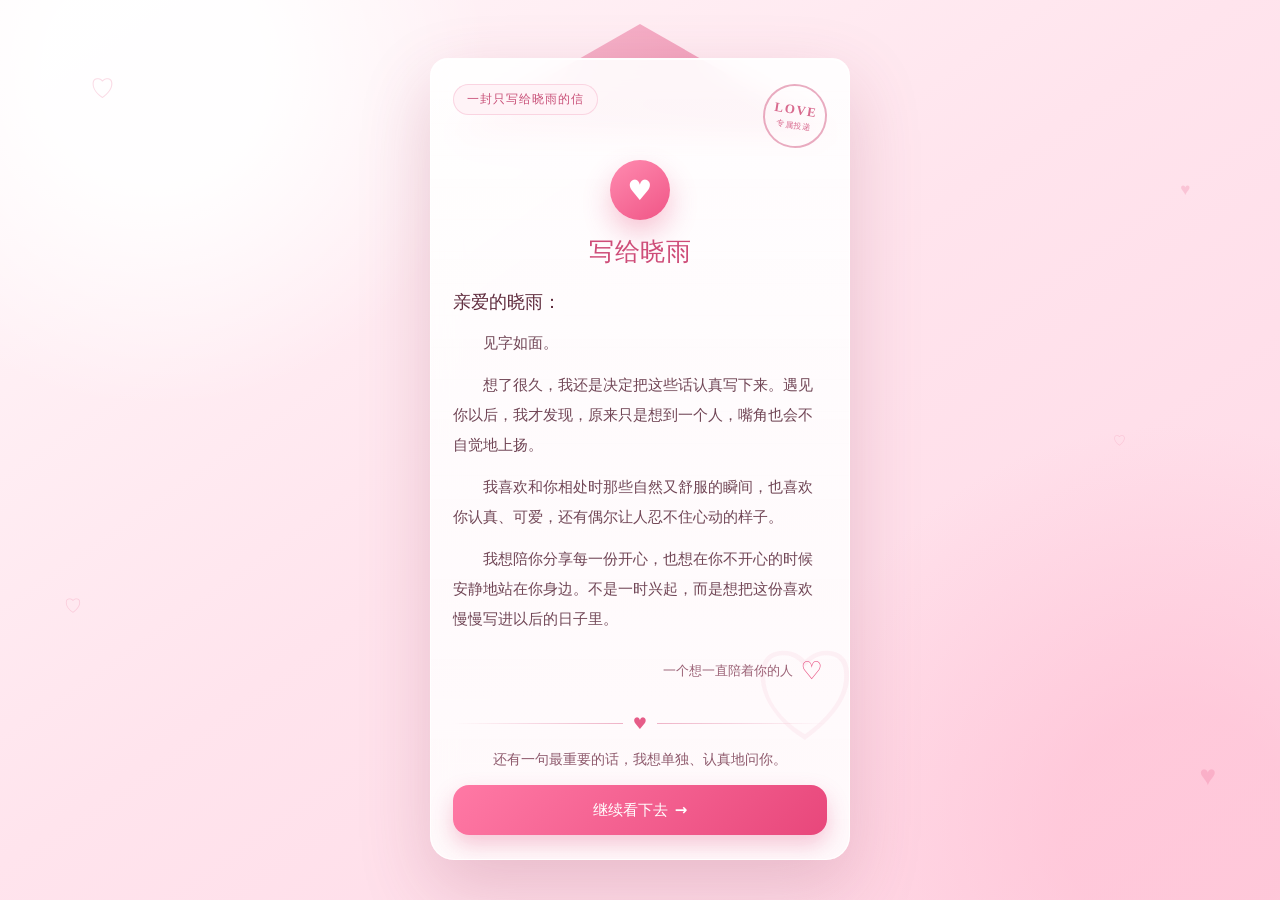
==== index.html @ c6936647 "Add files via upload" ====
<!doctype html>
<html lang="zh-CN">
  <head>
    <meta charset="UTF-8" />
    <meta name="viewport" content="width=device-width, initial-scale=1, viewport-fit=cover" />
    <meta name="theme-color" content="#fff2f6" />
    <title>给晓雨的一封小情书</title>
    <link rel="stylesheet" href="styles.css" />
  </head>
  <body>
    <div class="background-hearts" aria-hidden="true">
      <span>♡</span><span>♥</span><span>♡</span><span>♥</span><span>♡</span>
    </div>

    <main class="page-shell letter-shell">
      <div class="letter-stage">
        <div class="envelope-flap" aria-hidden="true"></div>

        <section class="love-card letter-card" aria-labelledby="letter-title">
          <div class="letter-heading">
            <p class="eyebrow">一封只写给晓雨的信</p>
            <div class="postmark" aria-hidden="true">
              <span>LOVE</span>
              <small>专属投递</small>
            </div>
          </div>

          <div class="heart-seal" aria-hidden="true">
            <span>♥</span>
          </div>

          <h1 class="letter-title" id="letter-title">写给晓雨</h1>

          <div class="letter-body">
            <p class="letter-salutation">亲爱的晓雨：</p>
            <p>见字如面。</p>
            <p>
              想了很久，我还是决定把这些话认真写下来。遇见你以后，我才发现，原来只是想到一个人，嘴角也会不自觉地上扬。
            </p>
            <p>
              我喜欢和你相处时那些自然又舒服的瞬间，也喜欢你认真、可爱，还有偶尔让人忍不住心动的样子。
            </p>
            <p>
              我想陪你分享每一份开心，也想在你不开心的时候安静地站在你身边。不是一时兴起，而是想把这份喜欢慢慢写进以后的日子里。
            </p>

            <div class="letter-signoff">
              <span>一个想一直陪着你的人</span>
              <strong>♡</strong>
            </div>
          </div>

          <div class="letter-divider" aria-hidden="true"><span>♥</span></div>

          <p class="letter-next-copy">还有一句最重要的话，我想单独、认真地问你。</p>
          <a class="button button-yes letter-next" href="proposal.html">
            继续看下去 <span aria-hidden="true">→</span>
          </a>
        </section>
      </div>
    </main>
  </body>
</html>
---- styles.css ----
:root {
  color-scheme: light;
  font-family: "PingFang SC", "Microsoft YaHei", system-ui, sans-serif;
  color: #683143;
  background: #fff2f6;
  font-synthesis: none;
}

* {
  box-sizing: border-box;
}

html {
  min-width: 320px;
  min-height: 100%;
}

body {
  min-width: 320px;
  min-height: 100vh;
  min-height: 100svh;
  margin: 0;
  overflow-x: hidden;
  background:
    radial-gradient(circle at 12% 8%, rgba(255, 255, 255, 0.95) 0 8%, transparent 24%),
    radial-gradient(circle at 92% 92%, rgba(255, 180, 203, 0.45) 0 8%, transparent 28%),
    linear-gradient(145deg, #fff8fa 0%, #ffe4ed 48%, #ffd7e5 100%);
}

button,
a {
  -webkit-tap-highlight-color: transparent;
}

.page-shell {
  position: relative;
  z-index: 1;
  display: grid;
  min-height: 100vh;
  min-height: 100svh;
  place-items: center;
  padding: max(24px, env(safe-area-inset-top)) 18px max(24px, env(safe-area-inset-bottom));
}

.love-card {
  width: min(100%, 420px);
  padding: 30px 24px 24px;
  text-align: center;
  border: 1px solid rgba(255, 255, 255, 0.86);
  border-radius: 30px;
  background: rgba(255, 255, 255, 0.78);
  box-shadow: 0 24px 60px rgba(170, 74, 106, 0.17), inset 0 1px 0 #fff;
  backdrop-filter: blur(14px);
}

.letter-shell {
  place-items: start center;
  padding-top: max(58px, env(safe-area-inset-top));
}

.letter-stage {
  position: relative;
  width: min(100%, 420px);
  animation: letter-open 700ms cubic-bezier(0.2, 0.8, 0.2, 1) both;
}

.envelope-flap {
  position: absolute;
  top: -34px;
  left: 14px;
  right: 14px;
  height: 112px;
  border-radius: 24px 24px 8px 8px;
  background: linear-gradient(145deg, #f8bfd1, #ee8eb0);
  clip-path: polygon(0 100%, 50% 0, 100% 100%);
  filter: drop-shadow(0 10px 16px rgba(177, 65, 104, 0.15));
}

.letter-card {
  position: relative;
  width: 100%;
  padding: 25px 22px 24px;
  overflow: hidden;
  text-align: left;
  border-radius: 18px 18px 24px 24px;
  background:
    linear-gradient(rgba(255, 255, 255, 0.9), rgba(255, 251, 252, 0.94)),
    repeating-linear-gradient(0deg, transparent 0 31px, rgba(229, 117, 152, 0.08) 31px 32px);
  box-shadow: 0 28px 70px rgba(151, 60, 91, 0.22), inset 0 1px 0 #fff;
}

.letter-card::after {
  content: "♡";
  position: absolute;
  right: -12px;
  bottom: 106px;
  color: rgba(233, 101, 143, 0.07);
  font-family: serif;
  font-size: 112px;
  line-height: 1;
  pointer-events: none;
}

.letter-heading {
  display: flex;
  align-items: flex-start;
  justify-content: space-between;
  gap: 12px;
}

.letter-heading .eyebrow {
  margin-bottom: 0;
}

.postmark {
  display: grid;
  width: 64px;
  height: 64px;
  flex: 0 0 auto;
  place-content: center;
  text-align: center;
  color: #d86a8e;
  border: 2px solid rgba(216, 106, 142, 0.55);
  border-radius: 50%;
  transform: rotate(9deg);
}

.postmark span {
  font-family: Georgia, serif;
  font-size: 13px;
  font-weight: 800;
  letter-spacing: 0.12em;
}

.postmark small {
  margin-top: 2px;
  font-size: 8px;
  letter-spacing: 0.08em;
}

.letter-card .heart-seal {
  width: 60px;
  height: 60px;
  margin: 12px auto 15px;
  font-size: 28px;
}

.letter-title {
  margin: 0 0 15px;
  text-align: center;
  color: #ce4c78;
  font-size: 25px;
}

.letter-body {
  color: #714656;
  font-family: "STKaiti", "KaiTi", "PingFang SC", sans-serif;
  font-size: 15px;
  line-height: 2;
}

.letter-body p {
  margin: 0 0 12px;
  text-indent: 2em;
}

.letter-body .letter-salutation {
  margin-bottom: 8px;
  color: #5f2b3d;
  font-size: 18px;
  font-weight: 700;
  text-indent: 0;
}

.letter-signoff {
  display: flex;
  align-items: center;
  justify-content: flex-end;
  gap: 8px;
  margin: 7px 4px 0 0;
  color: #9a6074;
  font-size: 13px;
}

.letter-signoff strong {
  color: #e85081;
  font-family: serif;
  font-size: 25px;
}

.letter-divider {
  display: flex;
  align-items: center;
  gap: 10px;
  margin: 18px 0 15px;
  color: #e65c88;
}

.letter-divider::before,
.letter-divider::after {
  content: "";
  height: 1px;
  flex: 1;
  background: linear-gradient(90deg, transparent, #efb3c7);
}

.letter-divider::after {
  background: linear-gradient(90deg, #efb3c7, transparent);
}

.letter-next-copy {
  margin: 0 0 14px;
  text-align: center;
  color: #8e596c;
  font-size: 14px;
  line-height: 1.7;
}

.letter-next {
  position: relative;
  z-index: 1;
  width: 100%;
}

.proposal-card {
  animation: letter-open 560ms cubic-bezier(0.2, 0.8, 0.2, 1) both;
}

.proposal-intro {
  margin: 0 0 7px;
  text-align: center;
  color: #a15f76;
  font-size: 13px;
}

.eyebrow {
  display: inline-flex;
  align-items: center;
  min-height: 30px;
  margin: 0 0 18px;
  padding: 6px 13px;
  color: #c84f77;
  font-size: 12px;
  font-weight: 700;
  letter-spacing: 0.08em;
  border: 1px solid rgba(232, 114, 153, 0.24);
  border-radius: 999px;
  background: #fff3f7;
}

.heart-seal {
  display: grid;
  width: 74px;
  height: 74px;
  margin: 0 auto 19px;
  place-items: center;
  color: #fff;
  font-size: 34px;
  border-radius: 50%;
  background: linear-gradient(145deg, #ff8bb0, #f05586);
  box-shadow: 0 13px 28px rgba(231, 76, 125, 0.32);
  animation: heartbeat 1.8s ease-in-out infinite;
}

h1 {
  margin: 0;
  color: #5f2a3b;
  font-family: "STKaiti", "KaiTi", "PingFang SC", sans-serif;
  font-size: clamp(30px, 8vw, 38px);
  font-weight: 700;
  line-height: 1.34;
  letter-spacing: 0.02em;
}

h1 span {
  color: #dc4778;
}

.love-note,
.success-copy {
  margin: 19px 0 0;
  color: #86596a;
  font-size: 14px;
  line-height: 1.9;
}

.promise-list {
  display: grid;
  gap: 9px;
  margin: 22px 0;
  padding: 15px 16px;
  text-align: left;
  border-radius: 18px;
  background: rgba(255, 235, 242, 0.75);
}

.promise-list p {
  margin: 0;
  color: #774456;
  font-size: 13px;
  line-height: 1.5;
}

.promise-list span {
  margin-right: 7px;
  color: #ed618f;
  font-weight: 800;
}

.choice-area {
  display: grid;
  grid-template-columns: 1.25fr 1fr;
  gap: 12px;
}

.button {
  display: inline-flex;
  min-height: 50px;
  align-items: center;
  justify-content: center;
  gap: 7px;
  padding: 12px 16px;
  font: inherit;
  font-size: 15px;
  font-weight: 700;
  text-decoration: none;
  border: 0;
  border-radius: 16px;
  cursor: pointer;
  transition: transform 160ms ease, box-shadow 160ms ease, background 160ms ease;
}

.button:active {
  transform: scale(0.97);
}

.button:focus-visible {
  outline: 3px solid rgba(223, 66, 119, 0.28);
  outline-offset: 3px;
}

.button-yes {
  color: #fff;
  background: linear-gradient(135deg, #ff79a5, #e8477b);
  box-shadow: 0 10px 22px rgba(222, 65, 117, 0.28);
}

.button-no {
  color: #a3536e;
  border: 1px solid #f2bfd0;
  background: rgba(255, 255, 255, 0.92);
}

.gentle-hint {
  margin: 16px 0 0;
  color: #b98798;
  font-size: 11px;
}

.background-hearts span,
.celebration-particles span {
  position: fixed;
  z-index: 0;
  color: rgba(231, 85, 133, 0.21);
  font-family: serif;
  animation: float 5s ease-in-out infinite;
}

.background-hearts span:nth-child(1) { top: 8%; left: 7%; font-size: 25px; }
.background-hearts span:nth-child(2) { top: 20%; right: 7%; font-size: 17px; animation-delay: -1s; }
.background-hearts span:nth-child(3) { top: 66%; left: 5%; font-size: 18px; animation-delay: -2.3s; }
.background-hearts span:nth-child(4) { right: 5%; bottom: 12%; font-size: 28px; animation-delay: -3.1s; }
.background-hearts span:nth-child(5) { top: 48%; right: 12%; font-size: 13px; animation-delay: -0.7s; }

.dialog-backdrop {
  position: fixed;
  z-index: 10;
  inset: 0;
  display: grid;
  place-items: center;
  padding: 22px;
  background: rgba(81, 31, 49, 0.34);
  backdrop-filter: blur(5px);
}

.dialog-backdrop[hidden] {
  display: none;
}

.dialog-card {
  width: min(100%, 330px);
  padding: 27px 22px 22px;
  text-align: center;
  border-radius: 24px;
  background: #fff9fb;
  box-shadow: 0 24px 70px rgba(89, 33, 53, 0.28);
  animation: dialog-in 220ms ease-out;
}

.dialog-heart {
  color: #ee5f8d;
  font-size: 38px;
}

.dialog-card h2 {
  margin: 5px 0 8px;
  color: #682f42;
  font-size: 22px;
}

.dialog-card p {
  min-height: 46px;
  margin: 0 0 18px;
  color: #906071;
  font-size: 14px;
  line-height: 1.65;
}

.dialog-close {
  width: 100%;
}

.success-page {
  background:
    radial-gradient(circle at 50% 8%, rgba(255, 255, 255, 0.72), transparent 22%),
    linear-gradient(155deg, #ffe6ef 0%, #ffc9dc 48%, #ffadc9 100%);
}

.success-card {
  padding-top: 32px;
}

.double-heart {
  position: relative;
  width: 104px;
  height: 78px;
  margin: 1px auto 17px;
}

.double-heart span {
  position: absolute;
  color: #f05284;
  font-size: 60px;
  filter: drop-shadow(0 10px 13px rgba(219, 55, 108, 0.22));
  animation: heartbeat 1.8s ease-in-out infinite;
}

.double-heart span:first-child { left: 8px; transform: rotate(-9deg); }
.double-heart span:last-child { right: 8px; transform: rotate(9deg); animation-delay: -0.25s; }

.date-card {
  margin: 22px 0 20px;
  padding: 17px;
  border: 1px dashed #ee9ab6;
  border-radius: 18px;
  background: #fff0f5;
}

.date-card > span {
  color: #e94c80;
  font-size: 21px;
}

.date-card p {
  margin: 4px 0 5px;
  color: #754054;
  font-size: 15px;
  font-weight: 700;
}

.back-link {
  width: 100%;
}

.celebration-particles span:nth-child(1) { top: 8%; left: 8%; font-size: 24px; }
.celebration-particles span:nth-child(2) { top: 18%; right: 9%; font-size: 28px; animation-delay: -1s; }
.celebration-particles span:nth-child(3) { top: 42%; left: 5%; font-size: 22px; animation-delay: -2s; }
.celebration-particles span:nth-child(4) { right: 5%; bottom: 22%; font-size: 21px; animation-delay: -3s; }
.celebration-particles span:nth-child(5) { bottom: 8%; left: 16%; font-size: 18px; animation-delay: -1.5s; }
.celebration-particles span:nth-child(6) { right: 18%; bottom: 7%; font-size: 27px; animation-delay: -2.7s; }

@keyframes heartbeat {
  0%, 100% { transform: scale(1); }
  14% { transform: scale(1.08); }
  28% { transform: scale(1); }
  42% { transform: scale(1.05); }
}

@keyframes float {
  0%, 100% { transform: translateY(0) rotate(-4deg); }
  50% { transform: translateY(-12px) rotate(5deg); }
}

@keyframes dialog-in {
  from { opacity: 0; transform: translateY(12px) scale(0.96); }
  to { opacity: 1; transform: translateY(0) scale(1); }
}

@keyframes letter-open {
  from { opacity: 0; transform: translateY(28px) scale(0.96) rotateX(-8deg); }
  to { opacity: 1; transform: translateY(0) scale(1) rotateX(0); }
}

@media (max-height: 700px) {
  .love-card { padding-top: 22px; }
  .eyebrow { margin-bottom: 12px; }
  .heart-seal { width: 62px; height: 62px; margin-bottom: 13px; font-size: 29px; }
  .love-note { margin-top: 12px; line-height: 1.7; }
  .promise-list { margin: 15px 0; padding-block: 11px; }
}

@media (max-width: 360px) {
  .letter-card { padding-inline: 18px; }
  .letter-body { font-size: 14px; }
  .postmark { width: 58px; height: 58px; }
}

@media (prefers-reduced-motion: reduce) {
  *, *::before, *::after {
    scroll-behavior: auto !important;
    animation-duration: 0.01ms !important;
    animation-iteration-count: 1 !important;
    transition-duration: 0.01ms !important;
  }
}
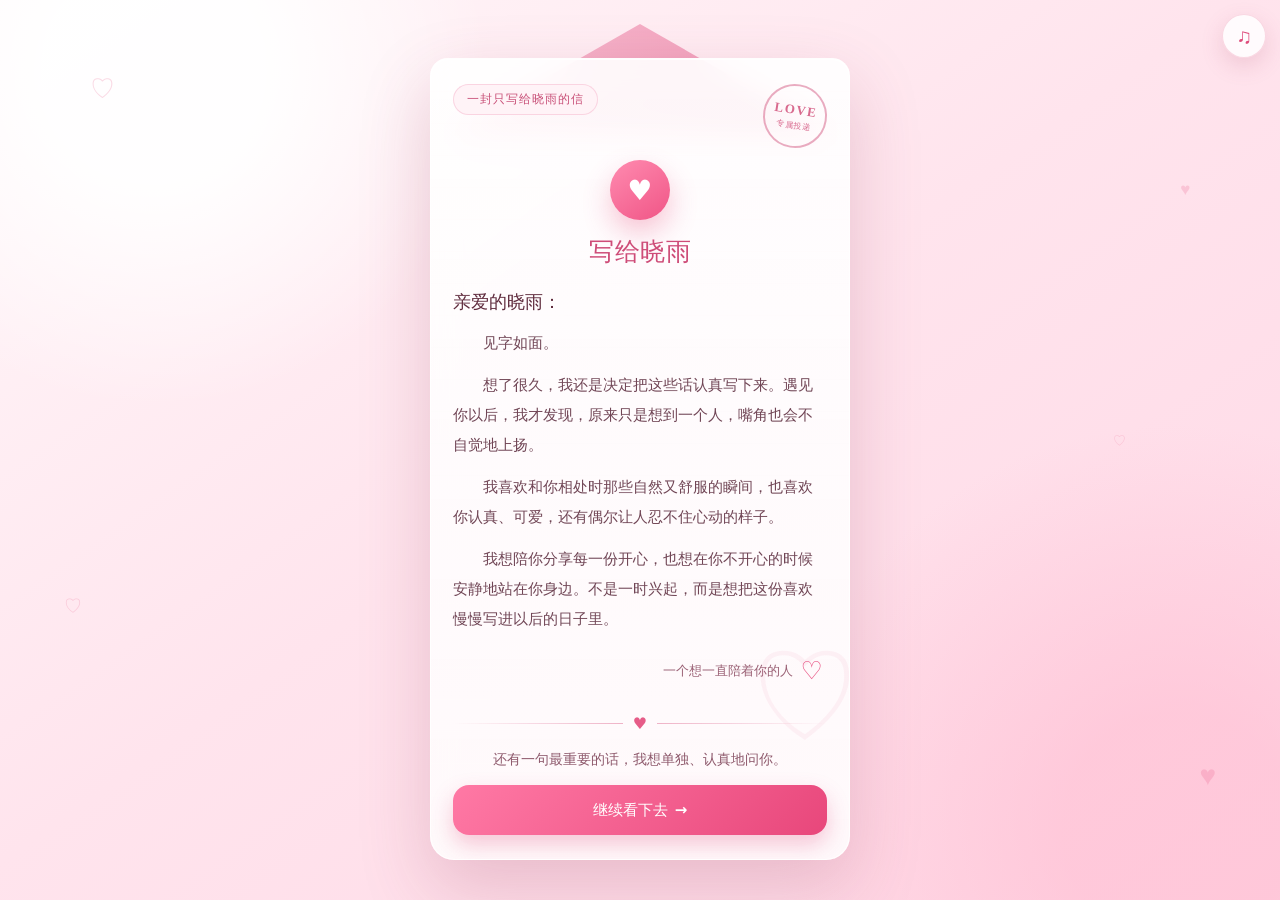
==== commit 6d5c6430: "Add files via upload 添加了音乐" ====
--- a/index.html
+++ b/index.html
@@ -5,7 +5,7 @@
     <meta name="viewport" content="width=device-width, initial-scale=1, viewport-fit=cover" />
     <meta name="theme-color" content="#fff2f6" />
     <title>给晓雨的一封小情书</title>
-    <link rel="stylesheet" href="styles.css" />
+    <link rel="stylesheet" href="styles.css?v=2" />
   </head>
   <body>
     <div class="background-hearts" aria-hidden="true">
@@ -59,5 +59,11 @@
         </section>
       </div>
     </main>
+
+    <button class="music-toggle" id="music-toggle" type="button" aria-label="播放背景音乐" aria-pressed="false" title="播放背景音乐">
+      <span aria-hidden="true">♫</span>
+    </button>
+    <audio id="bg-music" src="music.mp3" preload="auto" autoplay loop playsinline></audio>
+    <script src="app.js?v=2"></script>
   </body>
 </html>
--- a/styles.css
+++ b/styles.css
@@ -30,6 +30,41 @@
 button,
 a {
   -webkit-tap-highlight-color: transparent;
+}
+
+.music-toggle {
+  position: fixed;
+  z-index: 9;
+  top: max(14px, env(safe-area-inset-top));
+  right: 14px;
+  display: grid;
+  width: 44px;
+  height: 44px;
+  padding: 0;
+  place-items: center;
+  color: #de4b7b;
+  font: inherit;
+  border: 1px solid rgba(232, 112, 151, 0.26);
+  border-radius: 50%;
+  background: rgba(255, 255, 255, 0.86);
+  box-shadow: 0 8px 22px rgba(170, 74, 106, 0.18);
+  backdrop-filter: blur(10px);
+  cursor: pointer;
+}
+
+.music-toggle span {
+  font-family: Georgia, serif;
+  font-size: 21px;
+  line-height: 1;
+}
+
+.music-toggle.is-playing {
+  animation: music-pulse 1.8s ease-in-out infinite;
+}
+
+.music-toggle:focus-visible {
+  outline: 3px solid rgba(223, 66, 119, 0.28);
+  outline-offset: 3px;
 }
 
 .page-shell {
@@ -501,6 +536,11 @@
   to { opacity: 1; transform: translateY(0) scale(1) rotateX(0); }
 }
 
+@keyframes music-pulse {
+  0%, 100% { transform: scale(1); }
+  50% { transform: scale(1.08); }
+}
+
 @media (max-height: 700px) {
   .love-card { padding-top: 22px; }
   .eyebrow { margin-bottom: 12px; }
